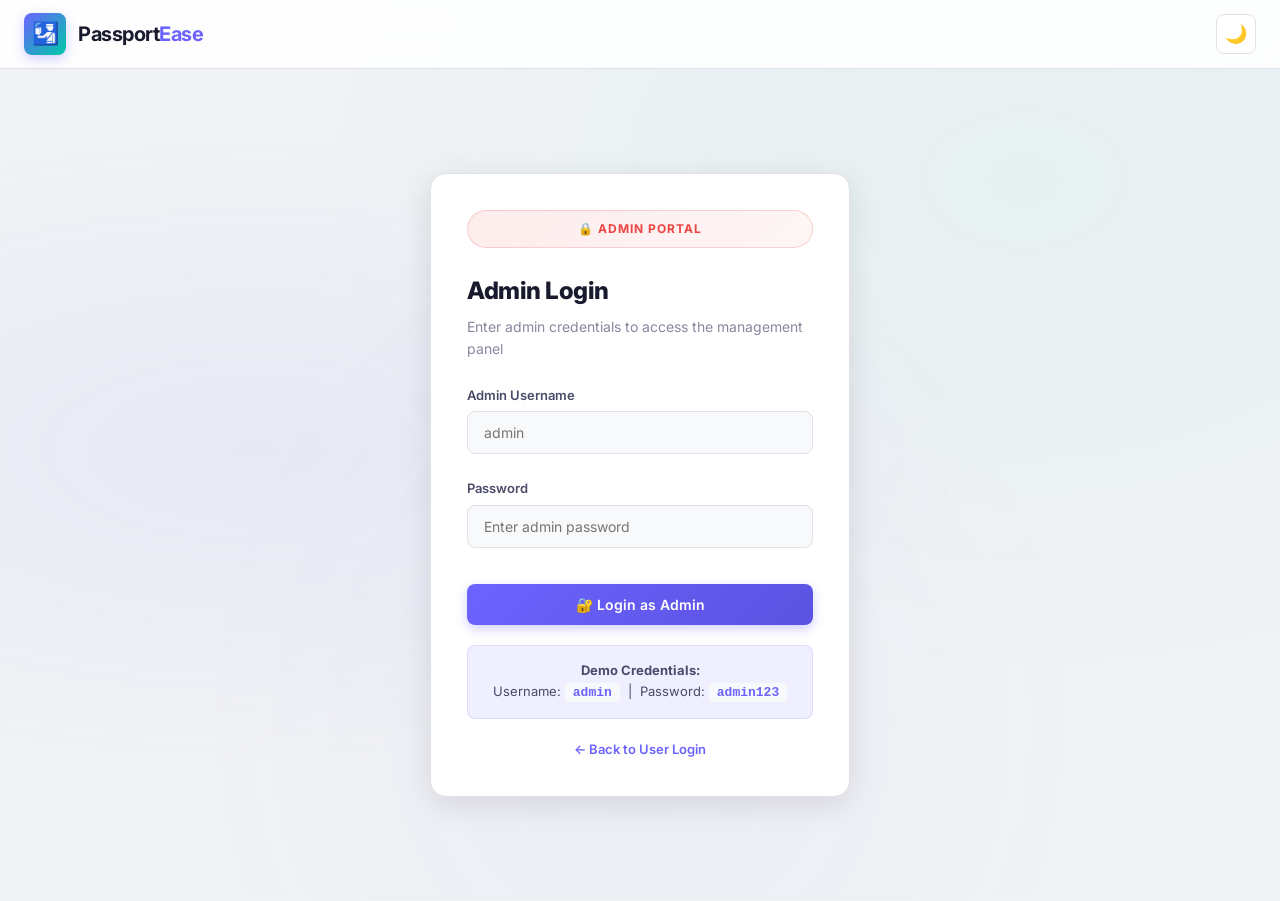
==== html/admin-login.html @ 079125ab "refactor: move all HTML pages into html/ subfolder, keep index.html in root - update all cross-refer" ====
<!DOCTYPE html>
<html lang="en" data-theme="light">
<head>
  <meta charset="UTF-8" />
  <meta name="viewport" content="width=device-width, initial-scale=1.0" />
  <meta name="description" content="Admin Login — PassportEase Administration Portal" />
  <title>Admin Login — PassportEase</title>
  <link rel="preconnect" href="https://fonts.googleapis.com" />
  <link rel="preconnect" href="https://fonts.gstatic.com" crossorigin />
  <link href="https://fonts.googleapis.com/css2?family=Inter:wght@400;500;600;700;800;900&display=swap" rel="stylesheet" />
  <link rel="stylesheet" href="../css/styles.css" />
</head>
<body>

  <header class="header">
    <div class="header-inner">
      <a href="../index.html" class="logo">
        <div class="logo-icon">🛂</div>
        <div class="logo-text">Passport<span>Ease</span></div>
      </a>
      <div class="header-actions">
        <button class="btn-icon" id="themeToggle" title="Toggle Dark Mode">🌙</button>
      </div>
    </div>
  </header>

  <div class="toast-container" id="toastContainer"></div>

  <main class="auth-page">
    <div class="auth-card" style="max-width:420px">
      <div class="auth-admin-badge">🔒 ADMIN PORTAL</div>
      <div class="auth-form active" style="display:block">
        <h2 class="auth-title">Admin Login</h2>
        <p class="auth-subtitle">Enter admin credentials to access the management panel</p>

        <div class="form-group">
          <label class="form-label" for="adminUser">Admin Username</label>
          <input type="text" class="form-input" id="adminUser" placeholder="admin" />
          <div class="error-message" id="adminUserError"></div>
        </div>
        <div class="form-group">
          <label class="form-label" for="adminPass">Password</label>
          <input type="password" class="form-input" id="adminPass" placeholder="Enter admin password" />
          <div class="error-message" id="adminPassError"></div>
        </div>

        <button class="btn btn-primary auth-submit" id="btnAdminLogin" style="width:100%;margin-top:12px">🔐 Login as Admin</button>

        <div class="auth-admin-hint">
          <p><strong>Demo Credentials:</strong></p>
          <p>Username: <code>admin</code> &nbsp;|&nbsp; Password: <code>admin123</code></p>
        </div>

        <p class="auth-footer-text" style="margin-top:20px">
          <a href="login.html">← Back to User Login</a>
        </p>
      </div>
    </div>
  </main>

  <script src="../js/shared.js"></script>
  <script>
    (function () {
      const $ = id => document.getElementById(id);
      const LS_SESSION = 'pe_session';

      // If already admin, redirect
      const session = JSON.parse(localStorage.getItem(LS_SESSION) || 'null');
      if (session && session.role === 'admin') {
        window.location.href = 'admin.html';
        return;
      }

      $('btnAdminLogin').addEventListener('click', () => {
        const user = $('adminUser').value.trim();
        const pass = $('adminPass').value;

        document.querySelectorAll('.error-message').forEach(e => { e.textContent = ''; e.classList.remove('visible'); });

        if (!user) { $('adminUserError').textContent = 'Username required'; $('adminUserError').classList.add('visible'); return; }
        if (!pass) { $('adminPassError').textContent = 'Password required'; $('adminPassError').classList.add('visible'); return; }

        // Hard-coded admin credentials
        if (user === 'admin' && pass === 'admin123') {
          localStorage.setItem(LS_SESSION, JSON.stringify({
            role: 'admin',
            name: 'Administrator',
            loginAt: new Date().toISOString()
          }));
          showToast('Admin login successful! Redirecting...', 'success');
          setTimeout(() => window.location.href = 'admin.html', 1000);
        } else {
          $('adminPassError').textContent = 'Invalid username or password';
          $('adminPassError').classList.add('visible');
        }
      });

      // Enter key
      $('adminPass').addEventListener('keydown', e => { if (e.key === 'Enter') $('btnAdminLogin').click(); });
    })();
  </script>
</body>
</html>
---- css/styles.css ----
/* ===== GOOGLE FONTS (loaded in HTML) ===== */

/* ===== CSS VARIABLES & THEMING ===== */
:root {
  --bg-primary: #f0f2f5;
  --bg-secondary: #ffffff;
  --bg-card: #ffffff;
  --bg-input: #f8f9fb;
  --bg-header: rgba(255, 255, 255, 0.88);
  --text-primary: #1a1a2e;
  --text-secondary: #4a4a6a;
  --text-muted: #8888a0;
  --border-color: #e0e0e8;
  --border-focus: #6c63ff;
  --accent: #6c63ff;
  --accent-light: rgba(108, 99, 255, 0.1);
  --accent-dark: #5a52e0;
  --accent2: #00c9a7;
  --shadow-sm: 0 1px 3px rgba(0,0,0,.06);
  --shadow-md: 0 4px 16px rgba(0,0,0,.08);
  --shadow-lg: 0 8px 32px rgba(0,0,0,.10);
  --shadow-glow: 0 0 20px rgba(108,99,255,.15);
  --glass-bg: rgba(255,255,255,.7);
  --status-submitted: #f0ad4e;
  --status-review: #5bc0de;
  --status-approved: #22c55e;
  --status-rejected: #ef4444;
  --error: #ef4444;
  --success: #22c55e;
  --radius-sm: 8px;
  --radius-md: 12px;
  --radius-lg: 16px;
  --transition: .25s ease;
}

[data-theme="dark"] {
  --bg-primary: #0f0f1a;
  --bg-secondary: #1a1a2e;
  --bg-card: #1e1e35;
  --bg-input: #252542;
  --bg-header: rgba(26,26,46,.92);
  --text-primary: #e8e8f0;
  --text-secondary: #b0b0c8;
  --text-muted: #6a6a88;
  --border-color: #2e2e4a;
  --border-focus: #7c73ff;
  --accent: #7c73ff;
  --accent-light: rgba(124,115,255,.15);
  --accent-dark: #6c63ff;
  --accent2: #00e6b8;
  --shadow-sm: 0 1px 3px rgba(0,0,0,.2);
  --shadow-md: 0 4px 16px rgba(0,0,0,.3);
  --shadow-lg: 0 8px 32px rgba(0,0,0,.4);
  --shadow-glow: 0 0 25px rgba(124,115,255,.2);
  --glass-bg: rgba(30,30,53,.8);
}

/* ===== RESET ===== */
*,*::before,*::after{margin:0;padding:0;box-sizing:border-box}
html{scroll-behavior:smooth}

body {
  font-family:'Inter',-apple-system,BlinkMacSystemFont,'Segoe UI',Roboto,sans-serif;
  background:var(--bg-primary);
  color:var(--text-primary);
  line-height:1.6;
  min-height:100vh;
  transition:background var(--transition),color var(--transition);
}

body::before {
  content:'';position:fixed;inset:0;
  background:
    radial-gradient(ellipse at 20% 50%,rgba(108,99,255,.06) 0%,transparent 50%),
    radial-gradient(ellipse at 80% 20%,rgba(0,201,167,.04) 0%,transparent 50%),
    radial-gradient(ellipse at 50% 80%,rgba(108,99,255,.03) 0%,transparent 50%);
  pointer-events:none;z-index:0;
}

a{color:var(--accent);text-decoration:none;transition:color var(--transition)}
a:hover{color:var(--accent-dark)}

/* ===== HEADER ===== */
.header {
  position:sticky;top:0;z-index:100;
  background:var(--bg-header);
  backdrop-filter:blur(20px);-webkit-backdrop-filter:blur(20px);
  border-bottom:1px solid var(--border-color);
  padding:0 24px;
  transition:background var(--transition),border-color var(--transition);
}
.header-inner {
  max-width:1280px;margin:0 auto;
  display:flex;align-items:center;justify-content:space-between;
  height:68px;
}
.logo{display:flex;align-items:center;gap:12px;text-decoration:none}
.logo-icon {
  width:42px;height:42px;
  background:linear-gradient(135deg,var(--accent),var(--accent2));
  border-radius:var(--radius-sm);
  display:flex;align-items:center;justify-content:center;
  font-size:22px;color:#fff;
  box-shadow:0 4px 12px rgba(108,99,255,.3);
}
.logo-text{font-size:20px;font-weight:700;color:var(--text-primary);letter-spacing:-.5px}
.logo-text span{color:var(--accent)}

.header-actions{display:flex;align-items:center;gap:8px}

/* ===== NAV LINKS ===== */
.nav-links{display:flex;align-items:center;gap:4px}
.nav-link {
  padding:8px 18px;border-radius:var(--radius-sm);
  font-size:13px;font-weight:600;
  color:var(--text-muted);
  transition:all var(--transition);
  display:flex;align-items:center;gap:6px;
  border:1px solid transparent;
}
.nav-link:hover{color:var(--text-primary);background:var(--accent-light);border-color:var(--border-color)}
.nav-link.active{background:var(--accent);color:#fff;box-shadow:0 2px 8px rgba(108,99,255,.3)}
.nav-link.active:hover{color:#fff}

/* ===== ICON BUTTON ===== */
.btn-icon {
  width:40px;height:40px;border-radius:var(--radius-sm);
  border:1px solid var(--border-color);
  background:var(--bg-card);color:var(--text-secondary);
  display:flex;align-items:center;justify-content:center;
  cursor:pointer;font-size:18px;transition:all var(--transition);
}
.btn-icon:hover{border-color:var(--accent);color:var(--accent);box-shadow:var(--shadow-glow);transform:translateY(-1px)}

/* ===== MAIN ===== */
.main-container{max-width:1280px;margin:0 auto;padding:32px 24px;position:relative;z-index:1}

/* ===== PAGE HEADER ===== */
.page-header{margin-bottom:28px}
.page-title{font-size:26px;font-weight:800;letter-spacing:-.5px}
.page-subtitle{font-size:14px;color:var(--text-muted);margin-top:4px}

/* ===== FORM PROGRESS BAR ===== */
.form-progress {
  background:var(--bg-card);border:1px solid var(--border-color);
  border-radius:30px;height:36px;position:relative;overflow:hidden;
  margin-bottom:28px;box-shadow:var(--shadow-sm);
}
.form-progress-bar {
  height:100%;
  background:linear-gradient(90deg,var(--accent),var(--accent2));
  border-radius:30px;
  transition:width .5s ease;
  min-width:0;
}
.form-progress-text {
  position:absolute;inset:0;
  display:flex;align-items:center;justify-content:center;
  font-size:12px;font-weight:700;color:var(--text-primary);
  mix-blend-mode:normal;letter-spacing:.3px;
}

/* ===== DOCUMENT UPLOAD LIST ===== */
.doc-upload-list{display:flex;flex-direction:column;gap:16px}
.doc-upload-item {
  background:var(--bg-input);border:1.5px solid var(--border-color);
  border-radius:var(--radius-md);padding:20px;
  transition:all var(--transition);position:relative;
}
.doc-upload-item:hover{border-color:var(--accent);box-shadow:var(--shadow-sm)}
.doc-upload-item.uploaded{border-color:var(--success);background:rgba(34,197,94,.03)}
.doc-upload-item.has-error{border-color:var(--error);background:rgba(239,68,68,.03)}

.doc-upload-info{display:flex;align-items:center;gap:14px;margin-bottom:12px}
.doc-upload-icon{font-size:30px;flex-shrink:0}
.doc-upload-details{flex:1}
.doc-upload-name{font-size:15px;font-weight:700;color:var(--text-primary);display:flex;align-items:center;gap:4px}
.doc-upload-desc{font-size:12px;color:var(--text-muted);margin-top:2px;line-height:1.5}

.doc-upload-status{margin-bottom:12px}
.doc-status-text {
  display:inline-flex;align-items:center;gap:6px;
  padding:4px 14px;border-radius:20px;
  font-size:11px;font-weight:700;text-transform:uppercase;letter-spacing:.5px;
}
.doc-status-text.not-uploaded{background:rgba(136,136,160,.1);color:var(--text-muted)}
.doc-status-text.uploaded-ok{background:rgba(34,197,94,.12);color:var(--success)}
.doc-status-text.upload-error{background:rgba(239,68,68,.12);color:var(--error)}

.doc-upload-actions{display:flex;gap:8px;flex-wrap:wrap;align-items:center}
.doc-choose-btn{cursor:pointer}
.doc-reupload-btn{cursor:pointer}

.doc-upload-preview {
  margin-top:14px;padding:12px;
  background:var(--bg-card);border:1px solid var(--border-color);
  border-radius:var(--radius-sm);display:inline-block;
}
.doc-upload-preview img {
  max-width:200px;max-height:160px;
  object-fit:cover;border-radius:6px;display:block;
}

/* ===== DECLARATION BOX ===== */
.declaration-box {
  background:var(--bg-input);border:1px solid var(--border-color);
  border-radius:var(--radius-md);padding:20px;
  font-size:14px;color:var(--text-secondary);line-height:1.7;
}

/* ===== AUTH PAGE ===== */
.auth-page {
  display:flex;align-items:center;justify-content:center;
  min-height:calc(100vh - 68px);padding:32px 24px;
  position:relative;z-index:1;
}
.auth-card {
  background:var(--bg-card);border:1px solid var(--border-color);
  border-radius:var(--radius-lg);padding:36px;
  max-width:480px;width:100%;box-shadow:var(--shadow-lg);
  animation:fadeIn .4s ease;
}
.auth-tabs {
  display:flex;background:var(--bg-input);border-radius:var(--radius-sm);
  padding:4px;margin-bottom:28px;
}
.auth-tab {
  flex:1;padding:10px;border:none;border-radius:6px;
  font-size:14px;font-weight:600;font-family:inherit;
  cursor:pointer;background:transparent;color:var(--text-muted);
  transition:all var(--transition);
}
.auth-tab.active{background:var(--accent);color:#fff;box-shadow:0 2px 8px rgba(108,99,255,.3)}
.auth-form{display:none}.auth-form.active{display:block}

.auth-title{font-size:24px;font-weight:800;letter-spacing:-.5px;margin-bottom:6px}
.auth-subtitle{font-size:14px;color:var(--text-muted);margin-bottom:24px}

.auth-method-toggle {
  display:flex;gap:8px;margin-bottom:20px;
}
.auth-method {
  flex:1;padding:10px;border:1.5px solid var(--border-color);border-radius:var(--radius-sm);
  font-size:13px;font-weight:600;font-family:inherit;
  cursor:pointer;background:var(--bg-input);color:var(--text-secondary);
  transition:all var(--transition);text-align:center;
}
.auth-method.active{border-color:var(--accent);color:var(--accent);background:var(--accent-light)}
.auth-method:hover:not(.active){border-color:var(--text-muted)}
.auth-method-form{display:none}.auth-method-form.active{display:block}

.auth-submit{font-size:15px;padding:14px 28px;font-weight:700}

.auth-divider {
  display:flex;align-items:center;gap:14px;margin:24px 0;
  color:var(--text-muted);font-size:12px;font-weight:500;
}
.auth-divider::before,.auth-divider::after{content:'';flex:1;height:1px;background:var(--border-color)}

.auth-google-btn {
  width:100%;padding:12px 20px;border-radius:var(--radius-sm);
  background:var(--bg-input);color:var(--text-primary);
  border:1.5px solid var(--border-color);font-size:14px;font-weight:600;font-family:inherit;
  cursor:pointer;display:flex;align-items:center;justify-content:center;gap:10px;
  transition:all var(--transition);
}
.auth-google-btn:hover{border-color:var(--accent);background:var(--accent-light);transform:translateY(-1px)}

.auth-footer-text{text-align:center;font-size:13px;color:var(--text-muted);margin-top:20px}
.auth-footer-text a{color:var(--accent);font-weight:600}

.auth-admin-badge {
  text-align:center;padding:8px 18px;border-radius:30px;
  background:linear-gradient(135deg,rgba(239,68,68,.1),rgba(239,68,68,.05));
  color:var(--error);font-size:12px;font-weight:700;letter-spacing:1px;
  border:1px solid rgba(239,68,68,.2);margin-bottom:24px;
}
.auth-admin-hint {
  margin-top:20px;padding:14px;border-radius:var(--radius-sm);
  background:var(--accent-light);border:1px solid rgba(108,99,255,.15);
  text-align:center;font-size:13px;color:var(--text-secondary);
}
.auth-admin-hint code{background:var(--bg-input);padding:2px 8px;border-radius:4px;font-weight:600;color:var(--accent)}

/* User info bar */
.user-bar {
  display:flex;align-items:center;gap:10px;
  font-size:13px;color:var(--text-secondary);font-weight:500;
}
.user-avatar{width:32px;height:32px;border-radius:50%;background:linear-gradient(135deg,var(--accent),var(--accent-dark));color:#fff;display:flex;align-items:center;justify-content:center;font-weight:700;font-size:14px}

/* ================================================================
   LOGIN DROPDOWN
   ================================================================ */
.login-dropdown {
  position: relative;
  display: inline-block;
}
.login-dropdown-menu {
  position: absolute;
  top: calc(100% + 8px);
  right: 0;
  background: var(--bg-card);
  border: 1px solid var(--border-color);
  border-radius: var(--radius-sm);
  box-shadow: var(--shadow-lg);
  display: flex;
  flex-direction: column;
  min-width: 150px;
  opacity: 0;
  visibility: hidden;
  transform: translateY(-10px);
  transition: all 0.2s cubic-bezier(0.4, 0, 0.2, 1);
  z-index: 1000;
  overflow: hidden;
}
.login-dropdown:hover .login-dropdown-menu,
.login-dropdown:focus-within .login-dropdown-menu {
  opacity: 1;
  visibility: visible;
  transform: translateY(0);
}
.login-dropdown-item {
  padding: 12px 16px;
  font-size: 13px;
  color: var(--text-primary);
  text-decoration: none;
  font-weight: 600;
  transition: background var(--transition);
  display: flex;
  align-items: center;
  gap: 10px;
}
.login-dropdown-item:hover {
  background: var(--bg-input);
  color: var(--accent);
}
.login-dropdown-item:not(:last-child) {
  border-bottom: 1px solid var(--border-color);
}

/* ===== STEP WIZARD ===== */
.step-wizard {
  display:flex;align-items:center;justify-content:space-between;
  margin-bottom:32px;position:relative;padding:0 8px;
}
.step-wizard::before {
  content:'';position:absolute;top:20px;left:40px;right:40px;
  height:3px;background:var(--border-color);border-radius:2px;z-index:0;
}
.wizard-step {
  display:flex;flex-direction:column;align-items:center;gap:8px;
  position:relative;z-index:1;cursor:pointer;
  transition:all var(--transition);flex:0 0 auto;
}
.wizard-step-circle {
  width:40px;height:40px;border-radius:50%;
  background:var(--bg-card);border:3px solid var(--border-color);
  display:flex;align-items:center;justify-content:center;
  font-size:14px;font-weight:700;color:var(--text-muted);
  transition:all var(--transition);
}
.wizard-step.active .wizard-step-circle {
  border-color:var(--accent);background:var(--accent);color:#fff;
  box-shadow:0 0 20px rgba(108,99,255,.3);
}
.wizard-step.completed .wizard-step-circle {
  border-color:var(--success);background:var(--success);color:#fff;
}
.wizard-step-label {
  font-size:11px;font-weight:600;color:var(--text-muted);
  text-align:center;max-width:72px;line-height:1.3;
}
.wizard-step.active .wizard-step-label{color:var(--accent);font-weight:700}
.wizard-step.completed .wizard-step-label{color:var(--success)}

.wizard-step-counter {
  text-align:center;font-size:13px;font-weight:600;color:var(--text-muted);
  margin-bottom:8px;
}
.wizard-step-counter strong{color:var(--accent);font-size:15px;}

/* Step content */
.step-content{display:none}
.step-content.active{display:block;animation:fadeIn .3s ease}

/* Step navigation */
.step-nav{display:flex;justify-content:space-between;gap:12px;margin-top:28px}

/* ===== SECTION CARD ===== */

.section-card {
  background:var(--bg-card);
  border:1px solid var(--border-color);
  border-radius:var(--radius-lg);
  padding:28px;margin-bottom:24px;
  box-shadow:var(--shadow-sm);
  transition:all var(--transition);
}
.section-card:hover{box-shadow:var(--shadow-md)}
.section-title{font-size:18px;font-weight:700;display:flex;align-items:center;gap:10px;margin-bottom:6px}
.section-title .icon{font-size:22px}
.section-subtitle{font-size:13px;color:var(--text-muted);margin-bottom:24px}

/* ===== FORM ELEMENTS ===== */
.form-grid{display:grid;grid-template-columns:repeat(2,1fr);gap:20px}
.form-group{display:flex;flex-direction:column;gap:6px}
.form-group.full-width{grid-column:1/-1}
.form-label{font-size:13px;font-weight:600;color:var(--text-secondary);display:flex;align-items:center;gap:4px}
.form-label .required{color:var(--error)}

.form-input,.form-select,.form-textarea {
  width:100%;padding:12px 16px;
  border:1.5px solid var(--border-color);border-radius:var(--radius-sm);
  background:var(--bg-input);color:var(--text-primary);
  font-size:14px;font-family:inherit;
  transition:all var(--transition);outline:none;
}
.form-input:focus,.form-select:focus,.form-textarea:focus{border-color:var(--border-focus);box-shadow:0 0 0 3px var(--accent-light)}
.form-input.error,.form-select.error{border-color:var(--error);box-shadow:0 0 0 3px rgba(239,68,68,.1)}
.form-input.valid{border-color:var(--success);box-shadow:0 0 0 3px rgba(34,197,94,.1)}
.form-textarea{resize:vertical;min-height:100px}

.error-message {
  font-size:12px;color:var(--error);min-height:18px;
  display:flex;align-items:center;gap:4px;
  opacity:0;transform:translateY(-4px);transition:all var(--transition);
}
.error-message.visible{opacity:1;transform:translateY(0)}

/* ===== POLICE CITY BADGE ===== */
.police-city-badge {
  display:inline-flex;align-items:center;gap:8px;
  background:linear-gradient(135deg,rgba(59,130,246,.08),rgba(59,130,246,.03));
  border:1px solid rgba(59,130,246,.2);border-radius:30px;
  padding:10px 22px;font-size:14px;font-weight:600;
  color:var(--text-primary);margin-bottom:24px;
}
.police-city-badge strong{color:#3b82f6}

/* ===== FILE UPLOAD ===== */
.upload-grid{display:grid;grid-template-columns:repeat(2,1fr);gap:20px}
.upload-area {
  border:2px dashed var(--border-color);border-radius:var(--radius-md);
  padding:28px;text-align:center;cursor:pointer;
  transition:all var(--transition);position:relative;overflow:hidden;
}
.upload-area:hover{border-color:var(--accent);background:var(--accent-light)}
.upload-area.has-file{border-style:solid;border-color:var(--success);background:rgba(34,197,94,.05)}
.upload-icon{font-size:36px;margin-bottom:8px;color:var(--text-muted)}
.upload-text{font-size:14px;color:var(--text-secondary);margin-bottom:4px}
.upload-hint{font-size:12px;color:var(--text-muted)}
.upload-preview{max-width:180px;max-height:180px;object-fit:cover;border-radius:var(--radius-sm);margin-top:12px;border:2px solid var(--border-color)}
.upload-remove {
  position:absolute;top:8px;right:8px;
  width:28px;height:28px;border-radius:50%;
  background:var(--error);color:#fff;border:none;cursor:pointer;
  font-size:14px;display:flex;align-items:center;justify-content:center;
  opacity:0;transition:opacity var(--transition);
}
.upload-area:hover .upload-remove{opacity:1}

/* ===== APPOINTMENT SLOTS ===== */
.slots-grid{display:grid;grid-template-columns:repeat(auto-fill,minmax(120px,1fr));gap:10px;margin-top:16px}
.slot-btn {
  padding:10px 8px;border:1.5px solid var(--border-color);border-radius:var(--radius-sm);
  background:var(--bg-input);color:var(--text-secondary);
  font-size:13px;font-weight:600;font-family:inherit;cursor:pointer;
  transition:all var(--transition);text-align:center;
}
.slot-btn:hover:not(.booked):not(.selected){border-color:var(--accent);color:var(--accent);background:var(--accent-light);transform:translateY(-2px);box-shadow:var(--shadow-sm)}
.slot-btn.selected{background:var(--accent);color:#fff;border-color:var(--accent);box-shadow:0 4px 12px rgba(108,99,255,.3)}
.slot-btn.booked{background:var(--bg-input);color:var(--text-muted);border-color:var(--border-color);cursor:not-allowed;opacity:.5;text-decoration:line-through}

/* ===== BUTTONS ===== */
.btn {
  padding:12px 28px;border:none;border-radius:var(--radius-sm);
  font-size:14px;font-weight:600;font-family:inherit;cursor:pointer;
  transition:all var(--transition);
  display:inline-flex;align-items:center;justify-content:center;gap:8px;
}
.btn-primary{background:linear-gradient(135deg,var(--accent),var(--accent-dark));color:#fff;box-shadow:0 4px 12px rgba(108,99,255,.3)}
.btn-primary:hover:not(:disabled){transform:translateY(-2px);box-shadow:0 6px 20px rgba(108,99,255,.4)}
.btn-primary:disabled{opacity:.5;cursor:not-allowed}
.btn-secondary{background:var(--bg-input);color:var(--text-primary);border:1.5px solid var(--border-color)}
.btn-secondary:hover{border-color:var(--accent);color:var(--accent)}
.btn-success{background:linear-gradient(135deg,#22c55e,#16a34a);color:#fff;box-shadow:0 4px 12px rgba(34,197,94,.3)}
.btn-success:hover{transform:translateY(-1px);box-shadow:0 6px 16px rgba(34,197,94,.4)}
.btn-danger{background:linear-gradient(135deg,#ef4444,#dc2626);color:#fff;box-shadow:0 4px 12px rgba(239,68,68,.3)}
.btn-danger:hover{transform:translateY(-1px);box-shadow:0 6px 16px rgba(239,68,68,.4)}
.btn-sm{padding:7px 16px;font-size:12px}
.form-actions{display:flex;gap:12px;margin-top:24px;justify-content:flex-end}

/* ===== STATUS BADGES ===== */
.status-badge {
  display:inline-flex;align-items:center;gap:6px;
  padding:5px 14px;border-radius:20px;
  font-size:12px;font-weight:600;text-transform:uppercase;letter-spacing:.5px;
}
.status-badge.submitted{background:rgba(240,173,78,.15);color:var(--status-submitted);border:1px solid rgba(240,173,78,.3)}
.status-badge.under-review{background:rgba(91,192,222,.15);color:var(--status-review);border:1px solid rgba(91,192,222,.3)}
.status-badge.approved{background:rgba(34,197,94,.15);color:var(--status-approved);border:1px solid rgba(34,197,94,.3)}
.status-badge.rejected{background:rgba(239,68,68,.15);color:var(--status-rejected);border:1px solid rgba(239,68,68,.3)}
.status-dot{width:7px;height:7px;border-radius:50%;background:currentColor;animation:pulse-dot 2s infinite}
@keyframes pulse-dot{0%,100%{opacity:1}50%{opacity:.4}}

/* ===== STATUS TRACKER ===== */
.tracker-steps{display:flex;align-items:center;justify-content:space-between;position:relative}
.tracker-steps::before{content:'';position:absolute;top:20px;left:40px;right:40px;height:3px;background:var(--border-color);border-radius:2px}
.tracker-step{display:flex;flex-direction:column;align-items:center;gap:10px;position:relative;z-index:1}
.step-circle {
  width:40px;height:40px;border-radius:50%;
  background:var(--bg-input);border:3px solid var(--border-color);
  display:flex;align-items:center;justify-content:center;font-size:16px;
  transition:all var(--transition);
}
.tracker-step.active .step-circle{border-color:var(--accent);background:var(--accent);color:#fff;box-shadow:0 0 20px rgba(108,99,255,.3)}
.tracker-step.completed .step-circle{border-color:var(--success);background:var(--success);color:#fff}
.step-label{font-size:12px;font-weight:600;color:var(--text-muted);text-align:center}
.tracker-step.active .step-label,.tracker-step.completed .step-label{color:var(--text-primary)}

/* ===== STATS GRID ===== */
.stats-grid{display:grid;grid-template-columns:repeat(auto-fill,minmax(200px,1fr));gap:16px;margin-bottom:24px}
.stat-card{background:var(--bg-card);border:1px solid var(--border-color);border-radius:var(--radius-md);padding:20px;display:flex;align-items:center;gap:16px;transition:all var(--transition)}
.stat-card:hover{transform:translateY(-2px);box-shadow:var(--shadow-md)}
.stat-icon{width:48px;height:48px;border-radius:var(--radius-sm);display:flex;align-items:center;justify-content:center;font-size:22px}
.stat-icon.submitted{background:rgba(240,173,78,.15);color:var(--status-submitted)}
.stat-icon.review{background:rgba(91,192,222,.15);color:var(--status-review)}
.stat-icon.approved{background:rgba(34,197,94,.15);color:var(--status-approved)}
.stat-icon.rejected{background:rgba(239,68,68,.15);color:var(--status-rejected)}
.stat-info{display:flex;flex-direction:column}
.stat-value{font-size:24px;font-weight:700;line-height:1.2}
.stat-label{font-size:12px;color:var(--text-muted);font-weight:500}

/* ===== ADMIN TABLE ===== */
.admin-toolbar{display:flex;gap:12px;margin-bottom:24px;flex-wrap:wrap}
.search-box{flex:1;min-width:250px;position:relative}
.search-box .form-input{padding-left:42px}
.search-icon{position:absolute;left:14px;top:50%;transform:translateY(-50%);color:var(--text-muted);font-size:16px;pointer-events:none}
.filter-select{min-width:180px}
.data-table-wrapper{overflow-x:auto;border-radius:var(--radius-md);border:1px solid var(--border-color)}
.data-table{width:100%;border-collapse:collapse;font-size:14px}
.data-table thead{background:var(--bg-input)}
.data-table th{padding:14px 18px;text-align:left;font-weight:600;font-size:12px;text-transform:uppercase;letter-spacing:.5px;color:var(--text-muted);border-bottom:1px solid var(--border-color);white-space:nowrap}
.data-table td{padding:14px 18px;border-bottom:1px solid var(--border-color);color:var(--text-primary);vertical-align:middle}
.data-table tbody tr{transition:background var(--transition)}
.data-table tbody tr:hover{background:var(--accent-light)}
.data-table tbody tr:last-child td{border-bottom:none}
.table-actions{display:flex;gap:8px;flex-wrap:wrap}
.no-data{text-align:center;padding:48px 24px;color:var(--text-muted)}
.no-data .empty-icon{font-size:48px;margin-bottom:12px;opacity:.5}
.no-data p{font-size:15px}

/* ===== ADMIN DETAIL MODAL ===== */
.admin-detail-overlay {
  position:fixed;inset:0;z-index:500;
  background:rgba(0,0,0,.5);backdrop-filter:blur(6px);
  display:flex;align-items:center;justify-content:center;
  padding:24px;
}
.admin-detail-modal {
  background:var(--bg-card);border:1px solid var(--border-color);
  border-radius:var(--radius-lg);padding:32px;
  max-width:800px;width:100%;max-height:85vh;
  overflow-y:auto;box-shadow:var(--shadow-lg);
  animation:fadeIn .3s ease;
}

/* ===== APPLICATION DETAIL ===== */
.app-id-display {
  display:inline-flex;align-items:center;gap:8px;
  background:var(--accent-light);color:var(--accent);
  padding:8px 18px;border-radius:var(--radius-sm);
  font-weight:700;font-size:15px;
  font-family:'JetBrains Mono','Fira Code',monospace;
  border:1px solid rgba(108,99,255,.2);margin-bottom:20px;
}
.detail-grid{display:grid;grid-template-columns:repeat(2,1fr);gap:16px}
.detail-item{display:flex;flex-direction:column;gap:4px}
.detail-label{font-size:12px;font-weight:600;text-transform:uppercase;letter-spacing:.5px;color:var(--text-muted)}
.detail-value{font-size:15px;color:var(--text-primary);font-weight:500}
.detail-documents{display:flex;gap:16px;margin-top:16px;flex-wrap:wrap}
.detail-doc-img{max-width:160px;max-height:160px;object-fit:cover;border-radius:var(--radius-sm);border:2px solid var(--border-color)}

/* ===== MY APPS LIST ===== */
.my-apps-list{display:flex;flex-direction:column;gap:12px}
.my-app-item {
  display:flex;align-items:center;justify-content:space-between;
  padding:18px 22px;background:var(--bg-card);
  border:1px solid var(--border-color);border-radius:var(--radius-md);
  transition:all var(--transition);cursor:default;
}
.my-app-item:hover{box-shadow:var(--shadow-md);border-color:var(--accent);transform:translateY(-1px)}
.my-app-info{display:flex;flex-direction:column;gap:4px}
.my-app-id{font-family:'JetBrains Mono','Fira Code',monospace;font-weight:700;font-size:14px;color:var(--accent)}
.my-app-name{font-size:15px;font-weight:600}
.my-app-date{font-size:12px;color:var(--text-muted)}
.my-app-actions{display:flex;align-items:center;gap:12px}

/* ===== TOAST ===== */
.toast-container{position:fixed;top:80px;right:28px;z-index:300;display:flex;flex-direction:column;gap:10px}
.toast {
  background:var(--bg-card);border:1px solid var(--border-color);
  border-radius:var(--radius-md);padding:14px 20px;font-size:14px;
  color:var(--text-primary);box-shadow:var(--shadow-lg);
  display:flex;align-items:center;gap:10px;
  min-width:280px;max-width:400px;
  animation:slideIn .3s ease forwards;
}
.toast.toast-exit{animation:slideOut .3s ease forwards}
.toast.success{border-left:4px solid var(--success)}
.toast.error{border-left:4px solid var(--error)}
.toast.info{border-left:4px solid var(--accent)}
.toast-icon{font-size:18px;flex-shrink:0}
@keyframes slideIn{from{opacity:0;transform:translateX(100px)}to{opacity:1;transform:translateX(0)}}
@keyframes slideOut{from{opacity:1;transform:translateX(0)}to{opacity:0;transform:translateX(100px)}}

/* ===== DRAFT INDICATOR ===== */
.draft-indicator {
  position:fixed;bottom:28px;right:28px;
  background:var(--bg-card);border:1px solid var(--border-color);
  border-radius:var(--radius-md);padding:10px 20px;font-size:13px;
  color:var(--text-secondary);display:flex;align-items:center;gap:8px;
  box-shadow:var(--shadow-md);
  opacity:0;transform:translateY(16px);transition:all var(--transition);
  z-index:200;pointer-events:none;
}
.draft-indicator.show{opacity:1;transform:translateY(0)}
.draft-indicator .check-icon{color:var(--success);font-size:16px}

/* ================================================================
   HERO SECTION
   ================================================================ */
.hero-section {
  position:relative;z-index:1;overflow:hidden;
  max-width:1280px;margin:0 auto;
  padding:60px 24px 80px;
  display:grid;grid-template-columns:1fr 1fr;gap:48px;align-items:center;
}
.hero-section::before {
  content: '';
  position: absolute;
  inset: 0;
  background-image: url('https://upload.wikimedia.org/wikipedia/commons/e/ec/World_map_blank_without_borders.svg');
  background-size: cover;
  background-position: center;
  background-repeat: no-repeat;
  opacity: 1 !important; /* Full opacity as requested */
  /* Used filters to ensure it acts as a subtle watermark despite full opacity */
  filter: contrast(0) brightness(1.7) sepia(1) hue-rotate(180deg) saturate(20%);
  z-index: 0;
  pointer-events: none;
}
[data-theme="dark"] .hero-section::before {
  filter: contrast(0) brightness(0.3) sepia(1) hue-rotate(180deg) saturate(20%);
}
.hero-content {
  position: relative;
  z-index: 2;
  /* Added text shadow to ensure text is perfectly visible over the map */
  text-shadow: 0 2px 10px rgba(255, 255, 255, 0.8);
}
[data-theme="dark"] .hero-content {
  text-shadow: 0 2px 10px rgba(0, 0, 0, 0.8);
}

/* Floating BG shapes */
.hero-bg-shapes{position:absolute;inset:0;pointer-events:none;z-index:0;overflow:hidden}
.hero-shape {
  position:absolute;border-radius:50%;
  filter:blur(80px);opacity:.5;
}
.hero-shape-1{width:400px;height:400px;background:rgba(108,99,255,.15);top:-100px;left:-100px;animation:float1 8s ease-in-out infinite}
.hero-shape-2{width:300px;height:300px;background:rgba(0,201,167,.12);bottom:-50px;right:50px;animation:float2 10s ease-in-out infinite}
.hero-shape-3{width:200px;height:200px;background:rgba(108,99,255,.1);top:50%;left:60%;animation:float3 12s ease-in-out infinite}
@keyframes float1{0%,100%{transform:translateY(0) scale(1)}50%{transform:translateY(-30px) scale(1.05)}}
@keyframes float2{0%,100%{transform:translateY(0) scale(1)}50%{transform:translateY(20px) scale(1.08)}}
@keyframes float3{0%,100%{transform:translate(0,0)}50%{transform:translate(15px,-20px)}}

.hero-content{position:relative;z-index:2}

.hero-badge {
  display:inline-flex;align-items:center;gap:8px;
  padding:8px 18px;border-radius:30px;
  background:var(--accent-light);color:var(--accent);
  font-size:12px;font-weight:700;letter-spacing:.3px;
  border:1px solid rgba(108,99,255,.2);
  margin-bottom:24px;
}

.hero-heading {
  font-size:48px;font-weight:900;line-height:1.15;letter-spacing:-1.5px;
  margin-bottom:20px;
}

.hero-gradient-text {
  background:linear-gradient(135deg,var(--accent),var(--accent2));
  -webkit-background-clip:text;-webkit-text-fill-color:transparent;
  background-clip:text;
}

.hero-description {
  font-size:17px;color:var(--text-secondary);line-height:1.7;
  max-width:500px;margin-bottom:32px;
}

.hero-cta{display:flex;gap:14px;flex-wrap:wrap}

.btn-hero-primary {
  padding:14px 32px;border-radius:var(--radius-sm);
  background:linear-gradient(135deg,var(--accent),var(--accent-dark));
  color:#fff;font-size:15px;font-weight:700;font-family:inherit;
  box-shadow:0 6px 24px rgba(108,99,255,.35);
  transition:all var(--transition);display:inline-flex;align-items:center;gap:8px;
  text-decoration:none;
}
.btn-hero-primary:hover{transform:translateY(-3px);box-shadow:0 10px 32px rgba(108,99,255,.45);color:#fff}

.btn-hero-secondary {
  padding:14px 32px;border-radius:var(--radius-sm);
  background:var(--bg-card);color:var(--text-primary);
  font-size:15px;font-weight:700;font-family:inherit;
  border:1.5px solid var(--border-color);
  transition:all var(--transition);display:inline-flex;align-items:center;gap:8px;
  text-decoration:none;
}
.btn-hero-secondary:hover{border-color:var(--accent);color:var(--accent);transform:translateY(-2px)}

.hero-trust {
  display:flex;gap:24px;margin-top:32px;flex-wrap:wrap;
}
.hero-trust-item {
  display:flex;align-items:center;gap:6px;
  font-size:13px;font-weight:600;color:var(--text-muted);
}
.hero-trust-icon{font-size:16px}

/* Hero visual (right side) */
.hero-visual{position:relative;z-index:1;display:flex;justify-content:center;align-items:center;min-height:360px}

.hero-card {
  background:var(--bg-card);border:1px solid var(--border-color);
  border-radius:var(--radius-lg);box-shadow:var(--shadow-lg);
}

.hero-card-main {
  width:340px;padding:0;overflow:hidden;
  animation:fadeIn .6s ease;
}
.hero-card-header {
  display:flex;gap:6px;padding:12px 16px;
  background:var(--bg-input);border-bottom:1px solid var(--border-color);
}
.hero-card-dot{width:10px;height:10px;border-radius:50%}
.hero-card-body{padding:20px}
.hero-card-id {
  font-family:'JetBrains Mono','Fira Code',monospace;
  font-size:14px;font-weight:700;color:var(--accent);margin-bottom:16px;
  background:var(--accent-light);padding:6px 14px;border-radius:var(--radius-sm);
  display:inline-block;
}
.hero-card-row {
  display:flex;justify-content:space-between;align-items:center;
  padding:8px 0;border-bottom:1px solid var(--border-color);
  font-size:13px;color:var(--text-secondary);
}
.hero-card-row:last-of-type{border-bottom:none}
.hero-card-progress{margin-top:16px;height:6px;background:var(--bg-input);border-radius:4px;overflow:hidden}
.hero-card-progress-bar{width:100%;height:100%;background:linear-gradient(90deg,var(--accent),var(--accent2));border-radius:4px;animation:progressAnim 2s ease-in-out}
@keyframes progressAnim{from{width:0}to{width:100%}}

.hero-card-float {
  position:absolute;display:flex;align-items:center;gap:8px;
  padding:12px 18px;border-radius:var(--radius-md);
  box-shadow:var(--shadow-md);
}
.hero-card-float-1{top:20px;right:-10px;animation:floatCard1 4s ease-in-out infinite}
.hero-card-float-2{bottom:30px;left:-10px;animation:floatCard2 5s ease-in-out infinite}
@keyframes floatCard1{0%,100%{transform:translateY(0)}50%{transform:translateY(-10px)}}
@keyframes floatCard2{0%,100%{transform:translateY(0)}50%{transform:translateY(8px)}}

/* ================================================================
   LOCATION SECTION (PIN CODE MAP)
   ================================================================ */
.location-section {
  position: relative;
  z-index: 1;
  background: var(--bg-primary);
  padding: 60px 24px;
}
.location-inner {
  max-width: 1000px;
  margin: 0 auto;
  position: relative;
  background: var(--bg-card);
  border-radius: var(--radius-lg);
  overflow: hidden;
  box-shadow: var(--shadow-sm);
  border: 1px solid var(--border-color);
  min-height: 500px;
  display: flex;
}
.location-map {
  position: absolute;
  right: 0;
  top: 0;
  bottom: 0;
  width: 100%;
  height: 100%;
  z-index: 0;
  overflow: hidden;
  display: flex;
  align-items: flex-end;
  justify-content: flex-end;
  background: radial-gradient(circle at center, #ffffff 0%, #e0f2fe 100%);
  border-radius: var(--radius-lg);
}
[data-theme="dark"] .location-map {
  background: radial-gradient(circle at center, #2e2e4a 0%, #1a1a2e 100%);
}
.india-map-image {
  width: 100%;
  height: 100%;
  object-fit: contain;
  object-position: right center;
  padding: 40px;
  opacity: 0.9;
}
.location-card {
  position: relative;
  z-index: 2;
  background: var(--bg-card);
  margin: 40px;
  padding: 32px;
  border-radius: var(--radius-md);
  box-shadow: var(--shadow-lg);
  max-width: 420px;
  align-self: flex-start;
  border: 1px solid var(--border-color);
}
.location-card h2 {
  font-size: 24px;
  font-weight: 700;
  margin-bottom: 20px;
  color: var(--text-primary);
}
.location-input-group {
  display: flex;
  align-items: center;
  border-bottom: 2px solid var(--text-muted);
  padding-bottom: 8px;
  transition: border-color var(--transition);
}
.location-input-group:focus-within {
  border-color: var(--accent);
}
.location-input-group input {
  flex: 1;
  border: none;
  background: transparent;
  font-size: 16px;
  color: var(--text-primary);
  outline: none;
  font-family: inherit;
}
.location-input-group button {
  background: transparent;
  border: none;
  color: #2563eb;
  font-size: 20px;
  cursor: pointer;
  padding: 0 8px;
  transition: transform var(--transition);
}
.location-input-group button:hover {
  transform: translateX(4px);
  color: var(--accent-dark);
}
.pin-result-display {
  margin-top: 16px;
  font-size: 14px;
  color: var(--text-secondary);
  min-height: 20px;
}
.pin-result-display strong {
  color: var(--accent);
}
/* ================================================================
   COUNTER SECTION
   ================================================================ */
.counter-section {
  background:linear-gradient(135deg,var(--accent),var(--accent-dark));
  padding:48px 24px;position:relative;z-index:1;
}
.counter-inner {
  max-width:1000px;margin:0 auto;
  display:flex;align-items:center;justify-content:space-around;
  flex-wrap:wrap;gap:24px;
}
.counter-item{text-align:center;min-width:140px}
.counter-value{font-size:36px;font-weight:900;color:#fff;line-height:1.2}
.counter-label{font-size:13px;color:rgba(255,255,255,.75);font-weight:500;margin-top:4px}
.counter-divider{width:1px;height:50px;background:rgba(255,255,255,.2)}

/* ================================================================
   HOW IT WORKS SECTION
   ================================================================ */
.section-container{max-width:1280px;margin:0 auto;padding:0 24px}
.how-section{padding:80px 0;position:relative;z-index:1}
.features-section{padding:80px 0;position:relative;z-index:1;background:var(--bg-secondary)}

.section-header{text-align:center;margin-bottom:48px}
.section-badge {
  display:inline-block;padding:6px 16px;border-radius:20px;
  background:var(--accent-light);color:var(--accent);
  font-size:12px;font-weight:700;text-transform:uppercase;letter-spacing:1px;
  margin-bottom:16px;
}
.section-heading{font-size:34px;font-weight:800;letter-spacing:-.5px;margin-bottom:12px}
.section-heading span{color:var(--accent)}
.section-desc{font-size:15px;color:var(--text-muted);max-width:500px;margin:0 auto}

.steps-grid {
  display:flex;align-items:flex-start;justify-content:center;
  gap:0;flex-wrap:wrap;
}
.step-card {
  background:var(--bg-card);border:1px solid var(--border-color);
  border-radius:var(--radius-lg);padding:28px 20px;
  text-align:center;max-width:200px;flex:1;min-width:160px;
  transition:all var(--transition);position:relative;
}
.step-card:hover{transform:translateY(-6px);box-shadow:var(--shadow-lg);border-color:var(--accent)}
.step-number {
  position:absolute;top:-14px;left:50%;transform:translateX(-50%);
  font-size:12px;font-weight:800;color:#fff;
  background:linear-gradient(135deg,var(--accent),var(--accent2));
  width:32px;height:32px;border-radius:50%;
  display:flex;align-items:center;justify-content:center;
  box-shadow:0 4px 12px rgba(108,99,255,.3);
}
.step-icon-wrap{font-size:36px;margin-bottom:14px}
.step-card h3{font-size:16px;font-weight:700;margin-bottom:8px}
.step-card p{font-size:13px;color:var(--text-muted);line-height:1.6}
.step-connector{display:flex;align-items:center;padding-top:60px;flex-shrink:0}

/* ================================================================
   FEATURES GRID (new cards)
   ================================================================ */
.features-grid-new {
  display:grid;grid-template-columns:repeat(auto-fill,minmax(260px,1fr));gap:20px;
}
.feature-card-new {
  background:var(--bg-card);border:1px solid var(--border-color);
  border-radius:var(--radius-lg);padding:28px;
  transition:all var(--transition);position:relative;overflow:hidden;
}
.feature-card-new:hover{transform:translateY(-4px);box-shadow:var(--shadow-lg);border-color:var(--accent)}
.feature-card-new.feature-card-accent{border-color:var(--accent);background:var(--accent-light)}
.feature-card-icon{font-size:32px;margin-bottom:14px}
.feature-card-new h3{font-size:16px;font-weight:700;margin-bottom:8px}
.feature-card-new p{font-size:13px;color:var(--text-muted);line-height:1.6;margin-bottom:14px}
.feature-card-tag {
  display:inline-block;padding:4px 12px;border-radius:20px;
  background:var(--accent-light);color:var(--accent);
  font-size:11px;font-weight:700;text-transform:uppercase;letter-spacing:.5px;
}

/* ================================================================
   CTA SECTION
   ================================================================ */
.cta-section{padding:60px 24px;position:relative;z-index:1}
.cta-inner {
  max-width:900px;margin:0 auto;
  background:linear-gradient(135deg,var(--accent),var(--accent-dark));
  border-radius:var(--radius-lg);
  padding:48px;
  display:flex;align-items:center;justify-content:space-between;gap:32px;
  flex-wrap:wrap;
  box-shadow:0 12px 40px rgba(108,99,255,.25);
}
.cta-content h2{font-size:26px;font-weight:800;color:#fff;margin-bottom:8px}
.cta-content p{font-size:15px;color:rgba(255,255,255,.8)}
.btn-cta {
  padding:14px 36px;border-radius:var(--radius-sm);
  background:#fff;color:var(--accent-dark);
  font-size:15px;font-weight:700;font-family:inherit;
  box-shadow:0 4px 16px rgba(0,0,0,.15);
  transition:all var(--transition);display:inline-flex;align-items:center;gap:8px;
  text-decoration:none;border:none;cursor:pointer;
}
.btn-cta:hover{transform:translateY(-2px);box-shadow:0 8px 24px rgba(0,0,0,.2);color:var(--accent-dark)}

/* ================================================================
   FOOTER
   ================================================================ */
.footer {
  background:var(--bg-secondary);border-top:1px solid var(--border-color);
  padding:60px 24px 0;position:relative;z-index:1;
  transition:background var(--transition),border-color var(--transition);
}
.footer-inner{max-width:1280px;margin:0 auto}
.footer-top{display:grid;grid-template-columns:2fr 1fr 1fr 1fr;gap:40px;padding-bottom:40px}
.footer-brand-desc{font-size:14px;color:var(--text-muted);line-height:1.7;max-width:300px}
.footer-links-group h4{font-size:13px;font-weight:700;text-transform:uppercase;letter-spacing:.5px;color:var(--text-primary);margin-bottom:16px}
.footer-links-group a{display:block;font-size:14px;color:var(--text-muted);margin-bottom:10px;transition:color var(--transition)}
.footer-links-group a:hover{color:var(--accent)}
.footer-bottom {
  border-top:1px solid var(--border-color);
  padding:20px 0;
  display:flex;justify-content:space-between;align-items:center;
  flex-wrap:wrap;gap:12px;
}
.footer-bottom p{font-size:13px;color:var(--text-muted)}
.footer-socials{display:flex;gap:12px}
.footer-social-link {
  width:36px;height:36px;border-radius:var(--radius-sm);
  background:var(--bg-input);border:1px solid var(--border-color);
  display:flex;align-items:center;justify-content:center;
  font-size:16px;transition:all var(--transition);text-decoration:none;
}
.footer-social-link:hover{border-color:var(--accent);background:var(--accent-light);transform:translateY(-2px)}

/* ================================================================
   ANIMATIONS
   ================================================================ */
@keyframes fadeIn{from{opacity:0;transform:translateY(10px)}to{opacity:1;transform:translateY(0)}}
.fade-in{animation:fadeIn .4s ease}

/* ================================================================
   PRINT
   ================================================================ */
.print-area{display:none}
@media print {
  body{background:#fff!important;color:#000!important;font-size:12pt}
  body::before{display:none!important}
  .header,.draft-indicator,.toast-container,.no-print,
  .hero-section,.counter-section,.how-section,.features-section,.cta-section,.footer{display:none!important}
  .print-area{display:block!important;padding:20px}
  .main-container{display:none!important}
  .print-area .section-card{box-shadow:none;border:1px solid #ccc;page-break-inside:avoid}
  .print-area .app-id-display{background:#eee;color:#333;border-color:#ccc}
  .print-area .detail-doc-img{max-width:200px;max-height:200px}
  .print-header{text-align:center;margin-bottom:24px;border-bottom:2px solid #333;padding-bottom:16px}
  .print-header h1{font-size:22pt;margin-bottom:4px}
  .print-header p{font-size:10pt;color:#666}
}

/* ================================================================
   RESPONSIVE
   ================================================================ */
@media(max-width:992px){
  .stats-grid{grid-template-columns:repeat(2,1fr)}
  .hero-section{grid-template-columns:1fr;text-align:center;padding:40px 24px 60px}
  .hero-content{display:flex;flex-direction:column;align-items:center}
  .hero-description{margin-left:auto;margin-right:auto}
  .hero-cta{justify-content:center}
  .hero-trust{justify-content:center}
  .hero-visual{min-height:300px}
  .footer-top{grid-template-columns:1fr 1fr}
  .step-connector{display:none}
  .steps-grid{display:grid;grid-template-columns:repeat(2,1fr);gap:24px}
  .location-card { max-width: 380px; }
}
@media(max-width:768px){
  .header-inner{flex-wrap:wrap;height:auto;padding:12px 0;gap:12px}
  .nav-links{order:3;width:100%;justify-content:center;flex-wrap:wrap}
  .main-container{padding:20px 16px}
  .form-grid,.upload-grid,.detail-grid{grid-template-columns:1fr}
  .stats-grid{grid-template-columns:1fr 1fr}
  .slots-grid{grid-template-columns:repeat(auto-fill,minmax(100px,1fr))}
  .admin-toolbar{flex-direction:column}
  .section-card{padding:20px}
  .tracker-steps{flex-direction:column;gap:16px}
  .tracker-steps::before{display:none}
  .hero-heading{font-size:32px}
  .section-heading{font-size:26px}
  .counter-value{font-size:28px}
  .counter-divider{display:none}
  .cta-inner{flex-direction:column;text-align:center;padding:32px}
  .footer-top{grid-template-columns:1fr}
  .steps-grid{grid-template-columns:1fr}
  .step-wizard{overflow-x:auto;padding-bottom:8px;justify-content:flex-start;gap:4px}
  .wizard-step-label{font-size:10px;max-width:60px}
  .wizard-step-circle{width:34px;height:34px;font-size:12px}
  .step-nav{flex-direction:column}
  .step-nav .btn{width:100%}
  .location-inner { min-height: 400px; }
  .location-card { margin: 24px; padding: 24px; max-width: calc(100% - 48px); }
}
@media(max-width:480px){
  .hero-heading{font-size:26px}
  .stats-grid{grid-template-columns:1fr}
  .table-actions{flex-direction:column}
  .form-actions{flex-direction:column}
  .form-actions .btn{width:100%}
  .hero-card-main{width:100%}
  .hero-card-float{display:none} /* Hides floating elements to fix mobile overflow issues */
  .features-grid-new{grid-template-columns:1fr}
  .location-card { margin: 16px; padding: 20px; width: calc(100% - 32px); }
  .location-inner { min-height: 380px; }
}

/* ===== SCROLLBAR ===== */
::-webkit-scrollbar{width:8px;height:8px}
::-webkit-scrollbar-track{background:var(--bg-primary)}
::-webkit-scrollbar-thumb{background:var(--border-color);border-radius:4px}
::-webkit-scrollbar-thumb:hover{background:var(--text-muted)}

/* ================================================================
   LANGUAGE SELECTOR
   ================================================================ */
.lang-selector-wrap{display:flex;align-items:center}
.lang-select {
  background:var(--bg-input);border:1px solid var(--border-color);
  border-radius:var(--radius-sm);padding:6px 10px;font-size:12px;
  color:var(--text-primary);cursor:pointer;font-family:'Inter',sans-serif;
  outline:none;transition:all var(--transition);
}
.lang-select:hover,.lang-select:focus{border-color:var(--accent)}

/* ================================================================
   AI CHATBOT WIDGET
   ================================================================ */
#chatFab {
  position:fixed;bottom:24px;right:24px;width:60px;height:60px;
  border-radius:50%;background:linear-gradient(135deg,var(--accent),var(--accent2));
  display:flex;align-items:center;justify-content:center;
  font-size:28px;cursor:pointer;z-index:9999;
  box-shadow:0 6px 24px rgba(108,99,255,.4);
  transition:all .3s;animation:chatFabPulse 2s infinite;
}
#chatFab:hover{transform:scale(1.1);box-shadow:0 8px 32px rgba(108,99,255,.5)}
@keyframes chatFabPulse{0%,100%{box-shadow:0 6px 24px rgba(108,99,255,.4)}50%{box-shadow:0 6px 32px rgba(108,99,255,.6)}}

#chatWindow {
  position:fixed;bottom:96px;right:24px;width:400px;max-height:560px;
  border-radius:var(--radius-lg);overflow:hidden;z-index:9999;
  background:var(--bg-card);border:1px solid var(--border-color);
  box-shadow:0 20px 60px rgba(0,0,0,.25);
  display:flex;flex-direction:column;
  transition:all .3s cubic-bezier(.4,0,.2,1);
  transform-origin:bottom right;
}
#chatWindow.chat-hidden{opacity:0;transform:scale(.9) translateY(20px);pointer-events:none}

.chat-header {
  display:flex;align-items:center;justify-content:space-between;
  padding:16px 18px;
  background:linear-gradient(135deg,var(--accent),var(--accent2));
  color:#fff;
}
.chat-header-info{display:flex;align-items:center;gap:12px}
.chat-avatar{width:38px;height:38px;background:rgba(255,255,255,.2);border-radius:50%;display:flex;align-items:center;justify-content:center;font-size:20px}
.chat-header-title{font-size:15px;font-weight:700}
.chat-header-status{font-size:11px;opacity:.85;margin-top:1px}
.chat-close{background:none;border:none;color:#fff;font-size:18px;cursor:pointer;opacity:.7;transition:opacity .2s}
.chat-close:hover{opacity:1}

.chat-messages {
  flex:1;overflow-y:auto;padding:16px;display:flex;flex-direction:column;gap:12px;
  min-height:250px;max-height:340px;background:var(--bg-primary);
}

.chat-msg{display:flex;gap:8px;max-width:90%;animation:chatMsgIn .3s ease-out}
.chat-msg.user{align-self:flex-end;flex-direction:row-reverse}
.chat-msg-avatar{width:30px;height:30px;border-radius:50%;background:var(--accent-light);display:flex;align-items:center;justify-content:center;font-size:16px;flex-shrink:0}
.chat-msg-bubble {
  background:var(--bg-card);border:1px solid var(--border-color);
  border-radius:14px;padding:10px 14px;font-size:13px;
  line-height:1.6;color:var(--text-primary);word-break:break-word;
}
.chat-msg.user .chat-msg-bubble{background:linear-gradient(135deg,var(--accent),var(--accent2));color:#fff;border:none}
.chat-msg.user .chat-msg-avatar{display:none}
@keyframes chatMsgIn{from{opacity:0;transform:translateY(10px)}to{opacity:1;transform:translateY(0)}}

.chat-quick-actions{display:flex;flex-wrap:wrap;gap:6px;padding:10px 16px;background:var(--bg-primary);border-top:1px solid var(--border-color)}
.chat-quick-actions.hidden{display:none}
.chat-quick-btn {
  background:var(--bg-card);border:1px solid var(--border-color);
  border-radius:20px;padding:6px 12px;font-size:11px;
  color:var(--accent);cursor:pointer;font-weight:600;
  transition:all .2s;font-family:'Inter',sans-serif;
}
.chat-quick-btn:hover{background:var(--accent);color:#fff;border-color:var(--accent)}

.chat-input-bar{display:flex;gap:8px;padding:12px 16px;border-top:1px solid var(--border-color);background:var(--bg-card)}
.chat-input {
  flex:1;background:var(--bg-input);border:1px solid var(--border-color);
  border-radius:20px;padding:10px 16px;font-size:13px;
  color:var(--text-primary);outline:none;font-family:'Inter',sans-serif;
  transition:border-color .2s;
}
.chat-input:focus{border-color:var(--accent)}
.chat-send {
  width:40px;height:40px;border-radius:50%;border:none;
  background:linear-gradient(135deg,var(--accent),var(--accent2));
  color:#fff;font-size:18px;cursor:pointer;
  display:flex;align-items:center;justify-content:center;
  transition:transform .2s;
}
.chat-send:hover{transform:scale(1.1)}

.typing-dots{display:inline-flex;gap:3px}
.typing-dots span{width:6px;height:6px;border-radius:50%;background:var(--text-muted);animation:typingBounce .6s infinite;display:inline-block}
.typing-dots span:nth-child(2){animation-delay:.15s}
.typing-dots span:nth-child(3){animation-delay:.3s}
@keyframes typingBounce{0%,100%{transform:translateY(0)}50%{transform:translateY(-4px)}}

/* Chatbot mobile */
@media(max-width:480px){
  #chatWindow{width:calc(100vw - 16px);right:8px;bottom:84px;max-height:70vh}
  #chatFab{width:50px;height:50px;font-size:24px;bottom:16px;right:16px}
}

/* ================================================================
   DOCUMENT VERIFICATION (per-doc pass/fail)
   ================================================================ */
.doc-verify-badge {
  display:inline-flex;align-items:center;gap:4px;padding:3px 10px;
  border-radius:12px;font-size:11px;font-weight:700;
}
.doc-verify-badge.pass{background:rgba(34,197,94,.1);color:var(--success);border:1px solid rgba(34,197,94,.25)}
.doc-verify-badge.fail{background:rgba(239,68,68,.1);color:var(--error);border:1px solid rgba(239,68,68,.25)}
.doc-verify-badge.pending{background:rgba(234,179,8,.1);color:#ca8a04;border:1px solid rgba(234,179,8,.25)}

.doc-fail-reason{font-size:12px;color:var(--error);margin-top:4px;font-weight:500}
.doc-reupload-section{background:rgba(239,68,68,.04);border:1.5px dashed rgba(239,68,68,.25);border-radius:var(--radius-sm);padding:14px;margin-top:8px}

/* ================================================================
   NEW STATUS BADGE VARIANTS (new workflow)
   ================================================================ */
.status-badge.docs-verified{background:rgba(91,192,222,.15);color:#0ea5e9;border:1px solid rgba(14,165,233,.3)}
.status-badge.police-verified{background:rgba(59,130,246,.15);color:#3b82f6;border:1px solid rgba(59,130,246,.3)}
.status-badge.passport-issued{background:rgba(16,185,129,.15);color:#059669;border:1px solid rgba(5,150,105,.3)}

/* ================================================================
   ACCESSIBILITY TOP BAR
   ================================================================ */
.accessibility-bar {
  background:linear-gradient(90deg,#1a1a2e 0%,#16213e 50%,#0f3460 100%);
  color:rgba(255,255,255,.9);
  font-size:12px;
  padding:0 24px;
  position:relative;z-index:101;
  border-bottom:2px solid var(--accent);
}
.accessibility-bar-inner {
  max-width:1280px;margin:0 auto;
  display:flex;align-items:center;justify-content:space-between;
  height:36px;gap:12px;
}
.accessibility-left {
  display:flex;align-items:center;gap:16px;
}
.accessibility-date {
  font-weight:500;color:rgba(255,255,255,.7);
  white-space:nowrap;font-size:11px;
}
.accessibility-right {
  display:flex;align-items:center;gap:6px;
}
.accessibility-link {
  color:rgba(255,255,255,.75);font-size:11px;font-weight:500;
  padding:4px 10px;border-radius:4px;
  transition:all .2s;cursor:pointer;text-decoration:none;
  white-space:nowrap;border:none;background:none;font-family:inherit;
}
.accessibility-link:hover {
  color:#fff;background:rgba(255,255,255,.1);
}
.accessibility-divider {
  width:1px;height:16px;background:rgba(255,255,255,.2);
}
.font-size-controls {
  display:flex;align-items:center;gap:2px;
}
.font-size-btn {
  background:rgba(255,255,255,.08);border:1px solid rgba(255,255,255,.15);
  color:rgba(255,255,255,.85);font-weight:700;
  padding:3px 8px;border-radius:4px;cursor:pointer;
  font-family:'Inter',sans-serif;transition:all .2s;
  display:flex;align-items:center;justify-content:center;
  min-width:28px;height:24px;
}
.font-size-btn:hover{background:rgba(255,255,255,.15);color:#fff;border-color:rgba(255,255,255,.3)}
.font-size-btn.active{background:var(--accent);color:#fff;border-color:var(--accent)}
.font-size-btn.fs-small{font-size:11px}
.font-size-btn.fs-normal{font-size:13px}
.font-size-btn.fs-large{font-size:15px}
.accessibility-call {
  display:flex;align-items:center;gap:6px;
  color:rgba(255,255,255,.85);font-size:11px;font-weight:600;
  white-space:nowrap;
}
.accessibility-call span{color:#fbbf24}

/* Font size scaling */
html.font-small { zoom: 0.9; -moz-transform: scale(0.9); -moz-transform-origin: top center; }
html.font-normal { zoom: 1; -moz-transform: scale(1); -moz-transform-origin: top center; }
html.font-large { zoom: 1.1; -moz-transform: scale(1.1); -moz-transform-origin: top center; }

/* ================================================================
   BENEFITING CITIZENS SECTION
   ================================================================ */
.benefiting-section {
  background: linear-gradient(to right, #2a2068 0%, #762b3a 100%);
  padding: 80px 24px;
  text-align: center;
  color: #fff;
}
.benefiting-inner {
  max-width: 900px;
  margin: 0 auto;
}
.benefiting-stars {
  color: #fbbf24;
  font-size: 28px;
  margin-bottom: 16px;
  letter-spacing: 4px;
}
.benefiting-title {
  font-size: 34px;
  font-weight: 800;
  margin-bottom: 24px;
  letter-spacing: -0.5px;
}
.benefiting-desc {
  font-size: 18px;
  line-height: 1.6;
  opacity: 0.95;
  margin-bottom: 32px;
}
.benefiting-help {
  font-size: 18px;
  margin-bottom: 32px;
  opacity: 0.95;
}
.benefiting-btn {
  background: #fff;
  color: #111;
  font-weight: 700;
  font-size: 16px;
  padding: 12px 28px;
  border-radius: var(--radius-sm);
  text-decoration: none;
  display: inline-flex;
  transition: all var(--transition);
  box-shadow: 0 4px 6px rgba(0,0,0,0.1);
  font-family: 'Inter', sans-serif;
}
.benefiting-btn:hover {
  background: #f8f9fa;
  transform: translateY(-2px);
  box-shadow: 0 8px 16px rgba(0,0,0,0.15);
}

@media(max-width:768px){
  .accessibility-bar-inner{flex-wrap:wrap;height:auto;padding:6px 0;gap:4px}
  .accessibility-left,.accessibility-right{width:100%;justify-content:center}
  .accessibility-date{display:none}
  .accessibility-call{display:none}
}

/* ================================================================
   HELPDESK MODAL
   ================================================================ */
.helpdesk-overlay {
  position: fixed; inset: 0; background: rgba(0,0,0,0.5);
  display: flex; align-items: center; justify-content: center;
  z-index: 9999; backdrop-filter: blur(4px); opacity: 0; pointer-events: none;
  transition: all 0.3s;
}
.helpdesk-overlay.active { opacity: 1; pointer-events: auto; }
.helpdesk-modal {
  background: var(--bg-card); width: 100%; max-width: 450px;
  border-radius: var(--radius-lg); padding: 28px;
  box-shadow: 0 20px 40px rgba(0,0,0,0.25);
  transform: translateY(20px) scale(0.95); transition: all 0.3s cubic-bezier(0.4, 0, 0.2, 1); border: 1px solid var(--border-color);
}
.helpdesk-overlay.active .helpdesk-modal { transform: translateY(0) scale(1); }

/* ================================================================
   FEE CALCULATOR WIDGET
   ================================================================ */
.fee-calculator-widget {
  position: fixed;
  right: 0;
  top: 50%;
  transform: translateY(-50%);
  background: var(--accent);
  color: #fff;
  padding: 12px 10px;
  border-radius: 8px 0 0 8px;
  box-shadow: -2px 4px 12px rgba(0,0,0,0.2);
  display: flex;
  flex-direction: column;
  align-items: center;
  gap: 8px;
  cursor: pointer;
  z-index: 99;
  transition: all 0.2s;
  border: 1px solid rgba(255,255,255,0.1);
  border-right: none;
}
.fee-calculator-widget:hover {
  background: var(--accent-dark);
  padding-right: 16px;
}
.fee-icon { font-size: 20px; }
.fee-text { font-size: 11px; writing-mode: vertical-rl; transform: rotate(180deg); font-weight: 700; letter-spacing: 1px; }

.fee-calc-overlay {
  position: fixed; inset: 0; background: rgba(0,0,0,0.5);
  display: flex; align-items: center; justify-content: center;
  z-index: 9999; backdrop-filter: blur(4px); opacity: 0; pointer-events: none; transition: all 0.3s;
}
.fee-calc-overlay.active { opacity: 1; pointer-events: auto; }
.fee-calc-modal {
  background: var(--bg-card); width: 100%; max-width: 450px;
  border-radius: var(--radius-lg); padding: 28px;
  box-shadow: 0 20px 40px rgba(0,0,0,0.25);
  transform: translateY(20px) scale(0.95); transition: all 0.3s; border: 1px solid var(--border-color);
  color: var(--text-primary);
}
.fee-calc-overlay.active .fee-calc-modal { transform: translateY(0) scale(1); }

/* ================================================================
   RENEWAL FIELDS STYLING
   ================================================================ */
.renewal-fields {
  margin-top:8px;
  animation:fadeSlideIn .4s ease;
}
.renewal-info-banner {
  display:flex;align-items:center;gap:10px;
  background:linear-gradient(135deg,rgba(99,102,241,.06),rgba(99,102,241,.02));
  border:1.5px solid rgba(99,102,241,.2);
  border-radius:var(--radius-sm);padding:14px 18px;
  font-size:13px;color:var(--text-secondary);
  margin-bottom:20px;
}
@keyframes fadeSlideIn {
  from{opacity:0;transform:translateY(-10px);max-height:0}
  to{opacity:1;transform:translateY(0);max-height:600px}
}

/* ================================================================
   WORKFLOW BANNER (admin page)
   ================================================================ */
.workflow-banner {
  background:var(--bg-card);border:1.5px solid var(--border-color);
  border-radius:var(--radius-md);padding:16px 24px;
  margin-bottom:24px;box-shadow:var(--shadow-sm);
}
.workflow-banner-title {
  font-size:13px;font-weight:700;color:var(--text-muted);
  text-transform:uppercase;letter-spacing:.5px;margin-bottom:12px;
}
.workflow-steps-mini {
  display:flex;align-items:center;gap:6px;flex-wrap:wrap;
}
.workflow-step-mini {
  display:inline-flex;align-items:center;gap:4px;
  padding:5px 12px;border-radius:20px;font-size:11px;font-weight:600;
  background:var(--bg-input);color:var(--text-muted);
  border:1px solid var(--border-color);transition:all .2s;
}
.workflow-step-mini.active {
  background:var(--accent-light);color:var(--accent);
  border-color:rgba(108,99,255,.3);font-weight:700;
}
.workflow-arrow {
  color:var(--text-muted);font-size:14px;font-weight:700;
}

@media(max-width:480px){
  .workflow-steps-mini{flex-direction:column;align-items:flex-start}
  .workflow-arrow{transform:rotate(90deg);margin:2px 0}
}

.hidden{display:none!important}
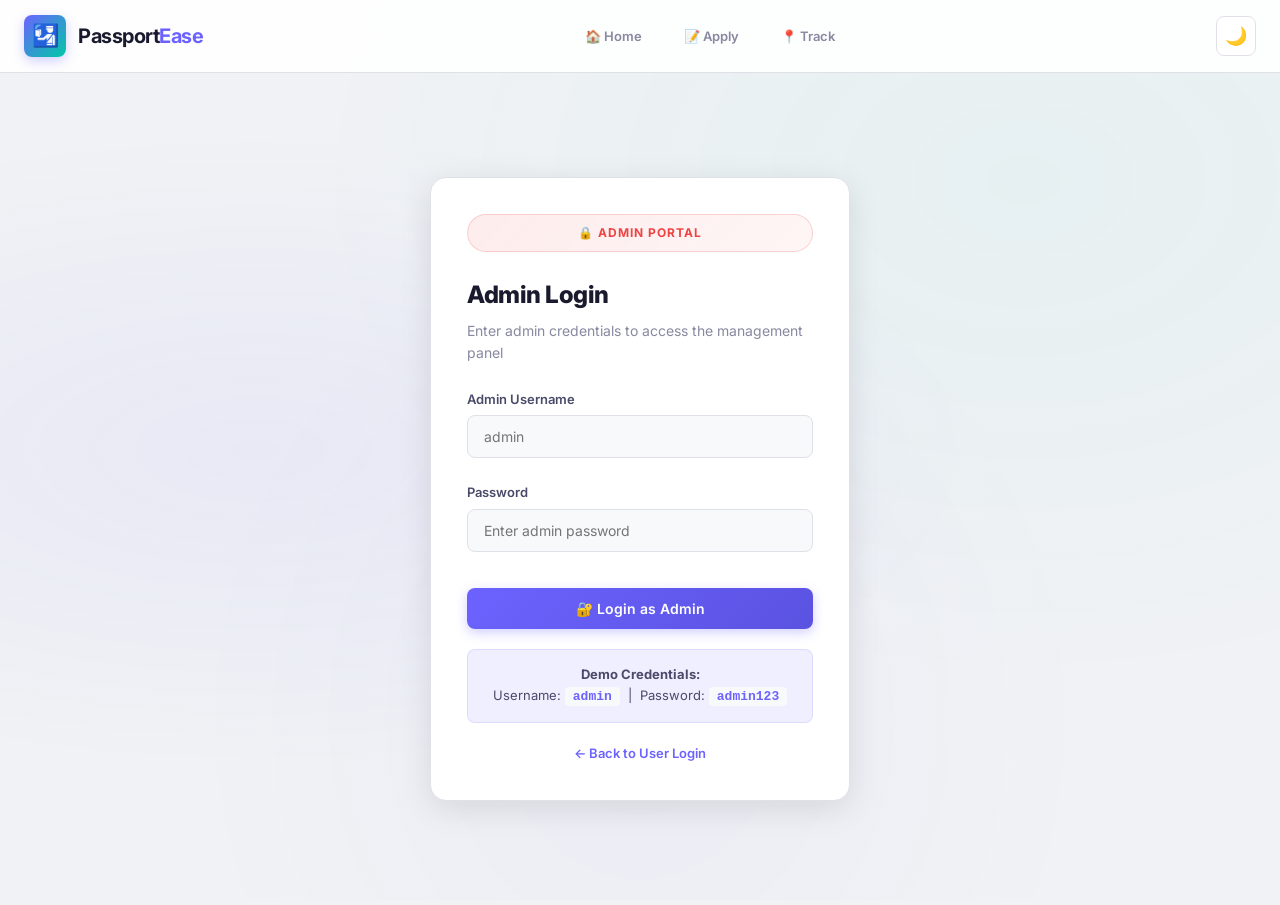
==== commit fb4ed17b: "add new feature" ====
--- a/html/admin-login.html
+++ b/html/admin-login.html
@@ -5,6 +5,7 @@
   <meta name="viewport" content="width=device-width, initial-scale=1.0" />
   <meta name="description" content="Admin Login — PassportEase Administration Portal" />
   <title>Admin Login — PassportEase</title>
+  <link rel="icon" type="image/svg+xml" href="data:image/svg+xml,<svg xmlns='http://www.w3.org/2000/svg' viewBox='0 0 100 100'><rect width='100' height='100' rx='22' fill='%236c63ff'/><text y='0.9em' font-size='72' text-anchor='middle' x='50' dominant-baseline='hanging'>&#x1F6C2;</text></svg>" />
   <link rel="preconnect" href="https://fonts.googleapis.com" />
   <link rel="preconnect" href="https://fonts.gstatic.com" crossorigin />
   <link href="https://fonts.googleapis.com/css2?family=Inter:wght@400;500;600;700;800;900&display=swap" rel="stylesheet" />
@@ -18,6 +19,11 @@
         <div class="logo-icon">🛂</div>
         <div class="logo-text">Passport<span>Ease</span></div>
       </a>
+      <nav class="nav-links">
+        <a href="../index.html" class="nav-link">🏠 Home</a>
+        <a href="apply.html" class="nav-link">📝 Apply</a>
+        <a href="track.html" class="nav-link">📍 Track</a>
+      </nav>
       <div class="header-actions">
         <button class="btn-icon" id="themeToggle" title="Toggle Dark Mode">🌙</button>
       </div>
--- a/css/styles.css
+++ b/css/styles.css
@@ -80,19 +80,144 @@
 a{color:var(--accent);text-decoration:none;transition:color var(--transition)}
 a:hover{color:var(--accent-dark)}
 
+/* ===== ACCESSIBILITY BAR ===== */
+.accessibility-bar {
+  background: #1a1a2e;
+  color: #ffffff;
+  font-size: 11px;
+  padding: 0 24px;
+  border-bottom: 1px solid rgba(255, 255, 255, 0.1);
+  position: relative;
+  z-index: 1001;
+  height: 40px;
+  display: flex;
+  align-items: center;
+  overflow: hidden;
+}
+[data-theme="dark"] .accessibility-bar { background: #0a0a1a; }
+
+.accessibility-bar-inner {
+  max-width: 1280px;
+  margin: 0 auto;
+  width: 100%;
+  display: flex;
+  justify-content: space-between;
+  align-items: center;
+}
+.accessibility-left {
+  display: flex;
+  align-items: center;
+  gap: 20px;
+}
+.gov-logos {
+  display: flex;
+  align-items: center;
+  gap: 12px;
+}
+.gov-logo-emblem {
+  height: 28px;
+  width: auto;
+  filter: brightness(0) invert(1);
+  display: block;
+}
+.gov-logo-divider {
+  width: 1px;
+  height: 18px;
+  background: rgba(255, 255, 255, 0.3);
+}
+.gov-logo-digital {
+  font-weight: 800;
+  letter-spacing: -0.5px;
+  font-size: 13px;
+  display: flex;
+  align-items: center;
+  text-transform: uppercase;
+  white-space: nowrap;
+}
+.di-digital { color: #ffffff; }
+.di-india { color: #ff9933; margin-left: 2px; }
+.di-wave { color: #128807; margin-left: 1px; font-weight: 400; }
+
+.gov-logo-bar-sep {
+  width: 1px;
+  height: 24px;
+  background: rgba(255, 255, 255, 0.1);
+  margin: 0 10px;
+}
+
+.accessibility-date {
+  color: rgba(255, 255, 255, 0.6);
+  font-weight: 500;
+  border-left: 1px solid rgba(255, 255, 255, 0.2);
+  padding-left: 15px;
+  margin-left: 5px;
+  white-space: nowrap;
+}
+.accessibility-right {
+  display: flex;
+  align-items: center;
+  gap: 15px;
+}
+.accessibility-link {
+  color: #ffffff;
+  text-decoration: none;
+  opacity: 0.7;
+  transition: opacity 0.2s;
+  white-space: nowrap;
+}
+.accessibility-link:hover { opacity: 1; }
+.accessibility-divider {
+  width: 1px;
+  height: 12px;
+  background: rgba(255, 255, 255, 0.2);
+}
+.font-size-controls {
+  display: flex;
+  gap: 4px;
+}
+.font-size-btn {
+  background: rgba(255, 255, 255, 0.1);
+  border: 1px solid rgba(255, 255, 255, 0.2);
+  color: #fff;
+  padding: 1px 7px;
+  border-radius: 3px;
+  cursor: pointer;
+  font-size: 10px;
+  font-weight: 800;
+  transition: all 0.2s;
+}
+.font-size-btn:hover, .font-size-btn.active {
+  background: var(--accent);
+  border-color: var(--accent);
+}
+.accessibility-call {
+  font-weight: 600;
+  display: flex;
+  align-items: center;
+  gap: 6px;
+  white-space: nowrap;
+}
+
 /* ===== HEADER ===== */
 .header {
-  position:sticky;top:0;z-index:100;
-  background:var(--bg-header);
-  backdrop-filter:blur(20px);-webkit-backdrop-filter:blur(20px);
-  border-bottom:1px solid var(--border-color);
-  padding:0 24px;
-  transition:background var(--transition),border-color var(--transition);
+  position: sticky;
+  top: 0;
+  z-index: 1000;
+  background: var(--bg-header);
+  backdrop-filter: blur(20px);
+  -webkit-backdrop-filter: blur(20px);
+  border-bottom: 1px solid var(--border-color);
+  padding: 0;
+  transition: all var(--transition);
 }
 .header-inner {
-  max-width:1280px;margin:0 auto;
-  display:flex;align-items:center;justify-content:space-between;
-  height:68px;
+  max-width: 1280px;
+  margin: 0 auto;
+  display: flex;
+  align-items: center;
+  justify-content: space-between;
+  height: 72px;
+  padding: 0 24px;
 }
 .logo{display:flex;align-items:center;gap:12px;text-decoration:none}
 .logo-icon {
@@ -336,6 +461,54 @@
   color: var(--accent);
 }
 .login-dropdown-item:not(:last-child) {
+  border-bottom: 1px solid var(--border-color);
+}
+
+/* ===== LANGUAGE DROPDOWN ===== */
+.lang-dropdown {
+  position: relative;
+  display: inline-block;
+}
+.lang-dropdown-menu {
+  position: absolute;
+  top: calc(100% + 8px);
+  right: 0;
+  background: var(--bg-card);
+  border: 1px solid var(--border-color);
+  border-radius: var(--radius-sm);
+  box-shadow: var(--shadow-lg);
+  display: flex;
+  flex-direction: column;
+  min-width: 140px;
+  opacity: 0;
+  visibility: hidden;
+  transform: translateY(-10px);
+  transition: all 0.2s cubic-bezier(0.4, 0, 0.2, 1);
+  z-index: 1000;
+  overflow: hidden;
+}
+.lang-dropdown:hover .lang-dropdown-menu {
+  opacity: 1;
+  visibility: visible;
+  transform: translateY(0);
+}
+.lang-item {
+  width: 100%;
+  padding: 10px 16px;
+  border: none;
+  background: transparent;
+  text-align: left;
+  font-size: 13px;
+  font-weight: 600;
+  color: var(--text-primary);
+  cursor: pointer;
+  transition: all var(--transition);
+}
+.lang-item:hover {
+  background: var(--accent-light);
+  color: var(--accent);
+}
+.lang-item:not(:last-child) {
   border-bottom: 1px solid var(--border-color);
 }
 
@@ -995,35 +1168,81 @@
    FOOTER
    ================================================================ */
 .footer {
-  background:var(--bg-secondary);border-top:1px solid var(--border-color);
-  padding:60px 24px 0;position:relative;z-index:1;
-  transition:background var(--transition),border-color var(--transition);
-}
-.footer-inner{max-width:1280px;margin:0 auto}
-.footer-top{display:grid;grid-template-columns:2fr 1fr 1fr 1fr;gap:40px;padding-bottom:40px}
-.footer-brand-desc{font-size:14px;color:var(--text-muted);line-height:1.7;max-width:300px}
-.footer-links-group h4{font-size:13px;font-weight:700;text-transform:uppercase;letter-spacing:.5px;color:var(--text-primary);margin-bottom:16px}
-.footer-links-group a{display:block;font-size:14px;color:var(--text-muted);margin-bottom:10px;transition:color var(--transition)}
-.footer-links-group a:hover{color:var(--accent)}
+  background: var(--bg-secondary);
+  border-top: 1px solid var(--border-color);
+  padding: 80px 24px 0;
+  position: relative;
+  z-index: 1;
+  transition: background var(--transition), border-color var(--transition);
+}
+.footer-inner { max-width: 1280px; margin: 0 auto; }
+.footer-top {
+  display: grid;
+  grid-template-columns: 2fr 1fr 1fr 1fr 1.8fr;
+  gap: 60px;
+  padding-bottom: 60px;
+}
+.footer-brand-desc {
+  font-size: 14px; color: var(--text-muted); line-height: 1.7; max-width: 320px;
+}
+.footer-links-group h4 {
+  font-size: 14px; font-weight: 800; text-transform: uppercase; letter-spacing: 1.2px;
+  color: var(--text-primary); margin-bottom: 28px;
+}
+.footer-links-group a {
+  display: block; font-size: 14px; color: var(--text-muted); margin-bottom: 12px;
+  transition: all var(--transition); text-decoration: none;
+}
+.footer-links-group a:hover { color: var(--accent); transform: translateX(5px); }
+
+/* Contact Us Styles */
+.footer-contact-group {
+  display: flex;
+  flex-direction: column;
+}
+.footer-contact-item {
+  display: flex; align-items: flex-start; gap: 14px;
+  margin-bottom: 20px; font-size: 14px; color: var(--text-muted); line-height: 1.6;
+}
+.footer-contact-icon { 
+  font-size: 20px; line-height: 1; flex-shrink: 0; 
+  background: var(--accent-light); width: 32px; height: 32px; 
+  display: flex; align-items: center; justify-content: center; 
+  border-radius: 8px; color: var(--accent);
+}
+.footer-contact-item span, .footer-contact-item a { margin-top: 4px; }
+.footer-contact-item a { margin-bottom: 0; display: inline; padding: 0; }
+.footer-contact-item a:hover { transform: none; text-decoration: underline; }
+
+@media (max-width: 1100px) {
+  .footer-top { grid-template-columns: 1.5fr 1fr 1fr 1fr; gap: 30px; }
+  .footer-contact-group { grid-column: 1 / -1; margin-top: 20px; flex-direction: row; flex-wrap: wrap; gap: 30px; }
+}
+@media (max-width: 768px) {
+  .footer-top { grid-template-columns: 1fr 1fr; gap: 40px; }
+  .footer-contact-group { flex-direction: column; }
+}
+
 .footer-bottom {
-  border-top:1px solid var(--border-color);
-  padding:20px 0;
-  display:flex;justify-content:space-between;align-items:center;
-  flex-wrap:wrap;gap:12px;
-}
-.footer-bottom p{font-size:13px;color:var(--text-muted)}
-.footer-socials{display:flex;gap:12px}
-.footer-social-link {
-  width:36px;height:36px;border-radius:var(--radius-sm);
-  background:var(--bg-input);border:1px solid var(--border-color);
-  display:flex;align-items:center;justify-content:center;
-  font-size:16px;transition:all var(--transition);text-decoration:none;
-}
-.footer-social-link:hover{border-color:var(--accent);background:var(--accent-light);transform:translateY(-2px)}
-
-/* ================================================================
-   ANIMATIONS
-   ================================================================ */
+  border-top: 1px solid var(--border-color);
+  padding: 24px 0;
+  display: flex; justify-content: space-between; align-items: center;
+  flex-wrap: wrap; gap: 16px;
+}
+.footer-bottom p { font-size: 14px; color: var(--text-muted); }
+.scroll-top-btn {
+  width: 40px; height: 40px; border-radius: 50%;
+  background: var(--bg-input); border: 1px solid var(--border-color);
+  display: flex; align-items: center; justify-content: center;
+  font-size: 18px; transition: all var(--transition); text-decoration: none;
+  color: var(--text-primary); font-weight: 800;
+  opacity: 0.4;
+}
+.scroll-top-btn:hover {
+  .news-card {
+    transform: none !important;
+  }
+}
 @keyframes fadeIn{from{opacity:0;transform:translateY(10px)}to{opacity:1;transform:translateY(0)}}
 .fade-in{animation:fadeIn .4s ease}
 
@@ -1057,7 +1276,7 @@
   .hero-cta{justify-content:center}
   .hero-trust{justify-content:center}
   .hero-visual{min-height:300px}
-  .footer-top{grid-template-columns:1fr 1fr}
+  .footer-top{grid-template-columns:1fr 1fr 1fr} /* 3 columns for tablet */
   .step-connector{display:none}
   .steps-grid{display:grid;grid-template-columns:repeat(2,1fr);gap:24px}
   .location-card { max-width: 380px; }
@@ -1248,7 +1467,7 @@
 .accessibility-bar-inner {
   max-width:1280px;margin:0 auto;
   display:flex;align-items:center;justify-content:space-between;
-  height:36px;gap:12px;
+  height:44px;gap:12px;
 }
 .accessibility-left {
   display:flex;align-items:center;gap:16px;
@@ -1256,6 +1475,53 @@
 .accessibility-date {
   font-weight:500;color:rgba(255,255,255,.7);
   white-space:nowrap;font-size:11px;
+}
+
+/* Gov Logos in Accessibility Bar */
+.gov-logos {
+  display:flex;align-items:center;gap:10px;
+}
+.gov-logo-emblem {
+  height:30px;width:auto;
+  filter: brightness(0) invert(1);
+  object-fit:contain;
+  display:block;
+  opacity: 0.95;
+}
+.gov-logo-digital {
+  display:flex;align-items:center;gap:1px;
+  font-family:'Inter',sans-serif;
+  font-size:14px;
+  font-weight:800;
+  letter-spacing:-0.3px;
+  line-height:1;
+  user-select:none;
+}
+.di-digital {
+  color:#60a5fa;
+}
+.di-india {
+  color:#fb923c;
+  margin-left:4px;
+}
+.di-wave {
+  color:#60a5fa;
+  font-size:16px;
+  margin-left:1px;
+  font-weight:900;
+  display:none;
+}
+.gov-logo-divider {
+  width:1px;height:28px;
+  background:rgba(255,255,255,.25);
+  flex-shrink:0;
+}
+.gov-logo-bar-sep {
+  width:1px;height:20px;
+  background:rgba(255,255,255,.2);
+  display:inline-block;
+  vertical-align:middle;
+  margin:0 6px;
 }
 .accessibility-right {
   display:flex;align-items:center;gap:6px;
@@ -1481,3 +1747,233 @@
 
 .hidden{display:none!important}
 
+/* ================================================================
+   PRINT AREA — hidden on screen, only used during window.print()
+   ================================================================ */
+#printArea { display: none; }
+
+@media print {
+  /* ── Reset everything ── */
+  * { -webkit-print-color-adjust: exact !important; print-color-adjust: exact !important; }
+
+  /* ── Hide ALL page UI ── */
+  .accessibility-bar,
+  .header,
+  .nav-links,
+  .header-actions,
+  .toast-container,
+  .draft-indicator,
+  .fee-calculator-widget,
+  .fee-calc-overlay,
+  .helpdesk-overlay,
+  .admin-detail-overlay,
+  footer,
+  .footer,
+  #chatbotBtn,
+  #chatbotWidget,
+  .hero-section,
+  .counter-section,
+  .location-section,
+  .how-section,
+  .features-section,
+  .benefiting-section,
+  .main-container,
+  .page-header,
+  .section-card,
+  .no-print,
+  nav,
+  body > *:not(#printArea) { display: none !important; }
+
+  /* ── Show ONLY the print area ── */
+  #printArea {
+    display: block !important;
+    position: fixed !important;
+    inset: 0 !important;
+    width: 100% !important;
+    height: auto !important;
+    background: #fff !important;
+    z-index: 99999 !important;
+    margin: 0 !important;
+    padding: 0 !important;
+  }
+
+  /* ── Remove browser default header/footer (URL, date, page number) ── */
+  @page {
+    margin: 0.6cm;
+    size: A4;
+  }
+
+  html, body {
+    margin: 0 !important;
+    padding: 0 !important;
+    background: #fff !important;
+    height: auto !important;
+    overflow: visible !important;
+  }
+}
+
+/* ================================================================
+   News & Events Section — Premium Modern UI
+   ================================================================ */
+.news-section {
+  padding: 120px 0;
+  background: radial-gradient(circle at 50% -20%, rgba(108, 99, 255, 0.05), transparent 70%), var(--bg-secondary);
+  overflow: hidden;
+  position: relative;
+}
+
+.news-section::before {
+  content: '';
+  position: absolute;
+  top: 0; left: 0; right: 0; height: 1px;
+  background: linear-gradient(90deg, transparent, var(--border-color), transparent);
+}
+
+.news-container {
+  max-width: var(--container-xl);
+  margin: 0 auto;
+  padding: 0 24px;
+}
+
+.section-header.center {
+  text-align: center;
+  margin-bottom: 50px;
+  width: 100%;
+}
+
+.section-title {
+  font-size: 34px;
+  font-weight: 800;
+  color: var(--text-primary);
+  margin-bottom: 12px;
+  letter-spacing: -0.5px;
+  text-align: center;
+}
+
+.section-subtitle {
+  font-size: 15px;
+  color: var(--text-muted);
+  max-width: 600px;
+  margin: 0 auto;
+  line-height: 1.6;
+  text-align: center;
+}
+
+.news-cards {
+  display: grid;
+  grid-template-columns: repeat(auto-fit, minmax(300px, 1fr));
+  gap: 30px;
+  margin-top: 60px;
+  perspective: 2000px;
+}
+
+.news-card {
+  background: var(--bg-card);
+  padding: 40px 32px;
+  border-radius: 24px;
+  border: 1px solid var(--border-color);
+  box-shadow: 0 10px 30px -10px rgba(0,0,0,0.05);
+  transition: all 0.5s cubic-bezier(0.23, 1, 0.32, 1);
+  position: relative;
+  display: flex;
+  flex-direction: column;
+  gap: 16px;
+  backdrop-filter: blur(10px);
+}
+
+.news-card:hover {
+  transform: translateY(-15px) scale(1.02) rotate(0deg) !important;
+  box-shadow: 0 30px 60px -15px rgba(0,0,0,0.1);
+  border-color: var(--primary);
+  z-index: 10;
+}
+
+.card-rotate-left { transform: rotate(-1.5deg); }
+.card-rotate-right { transform: rotate(1.5deg); }
+
+.news-tag {
+  display: inline-block;
+  padding: 6px 14px;
+  font-size: 11px;
+  font-weight: 800;
+  border-radius: 12px;
+  text-transform: uppercase;
+  width: fit-content;
+  letter-spacing: 0.5px;
+}
+
+/* Tag Color Variations */
+.news-card:nth-child(1) .news-tag { background: rgba(59, 130, 246, 0.1); color: #3b82f6; } /* Blue */
+.news-card:nth-child(2) .news-tag { background: rgba(16, 185, 129, 0.1); color: #10b981; } /* Green */
+.news-card:nth-child(3) .news-tag { background: rgba(139, 92, 246, 0.1); color: #8b5cf6; } /* Purple */
+.news-card:nth-child(4) .news-tag { background: rgba(239, 68, 68, 0.1); color: #ef4444; } /* Red */
+
+.news-card-title {
+  font-size: 22px;
+  font-weight: 800;
+  color: var(--text-primary);
+  line-height: 1.3;
+}
+
+.news-card-text {
+  font-size: 15px;
+  color: var(--text-secondary);
+  line-height: 1.7;
+  flex-grow: 1;
+}
+
+.news-date {
+  font-size: 13px;
+  font-weight: 600;
+  color: var(--text-muted);
+  display: flex;
+  align-items: center;
+  gap: 8px;
+}
+
+.news-footer {
+  display: flex;
+  justify-content: space-between;
+  align-items: center;
+  margin-top: 8px;
+  padding-top: 16px;
+  border-top: 1px solid var(--border-color);
+}
+
+.news-link {
+  font-size: 13px;
+  font-weight: 700;
+  color: var(--primary);
+  text-decoration: none;
+  transition: all 0.3s ease;
+}
+
+.news-link:hover {
+  letter-spacing: 0.5px;
+  color: var(--accent);
+}
+
+.news-date::before {
+  content: '🗓️';
+  filter: grayscale(1);
+  opacity: 0.7;
+}
+
+/* Scroll Animation */
+.news-card {
+  opacity: 0;
+  transform: translateY(30px);
+}
+
+.news-card.animate {
+  opacity: 1;
+  transform: translateY(0) rotate(var(--rot));
+}
+
+@media (max-width: 768px) {
+  .news-section { padding: 80px 0; }
+  .news-card { transform: none !important; padding: 30px 24px; }
+  .news-card:hover { transform: translateY(-5px) !important; }
+}
+
+
